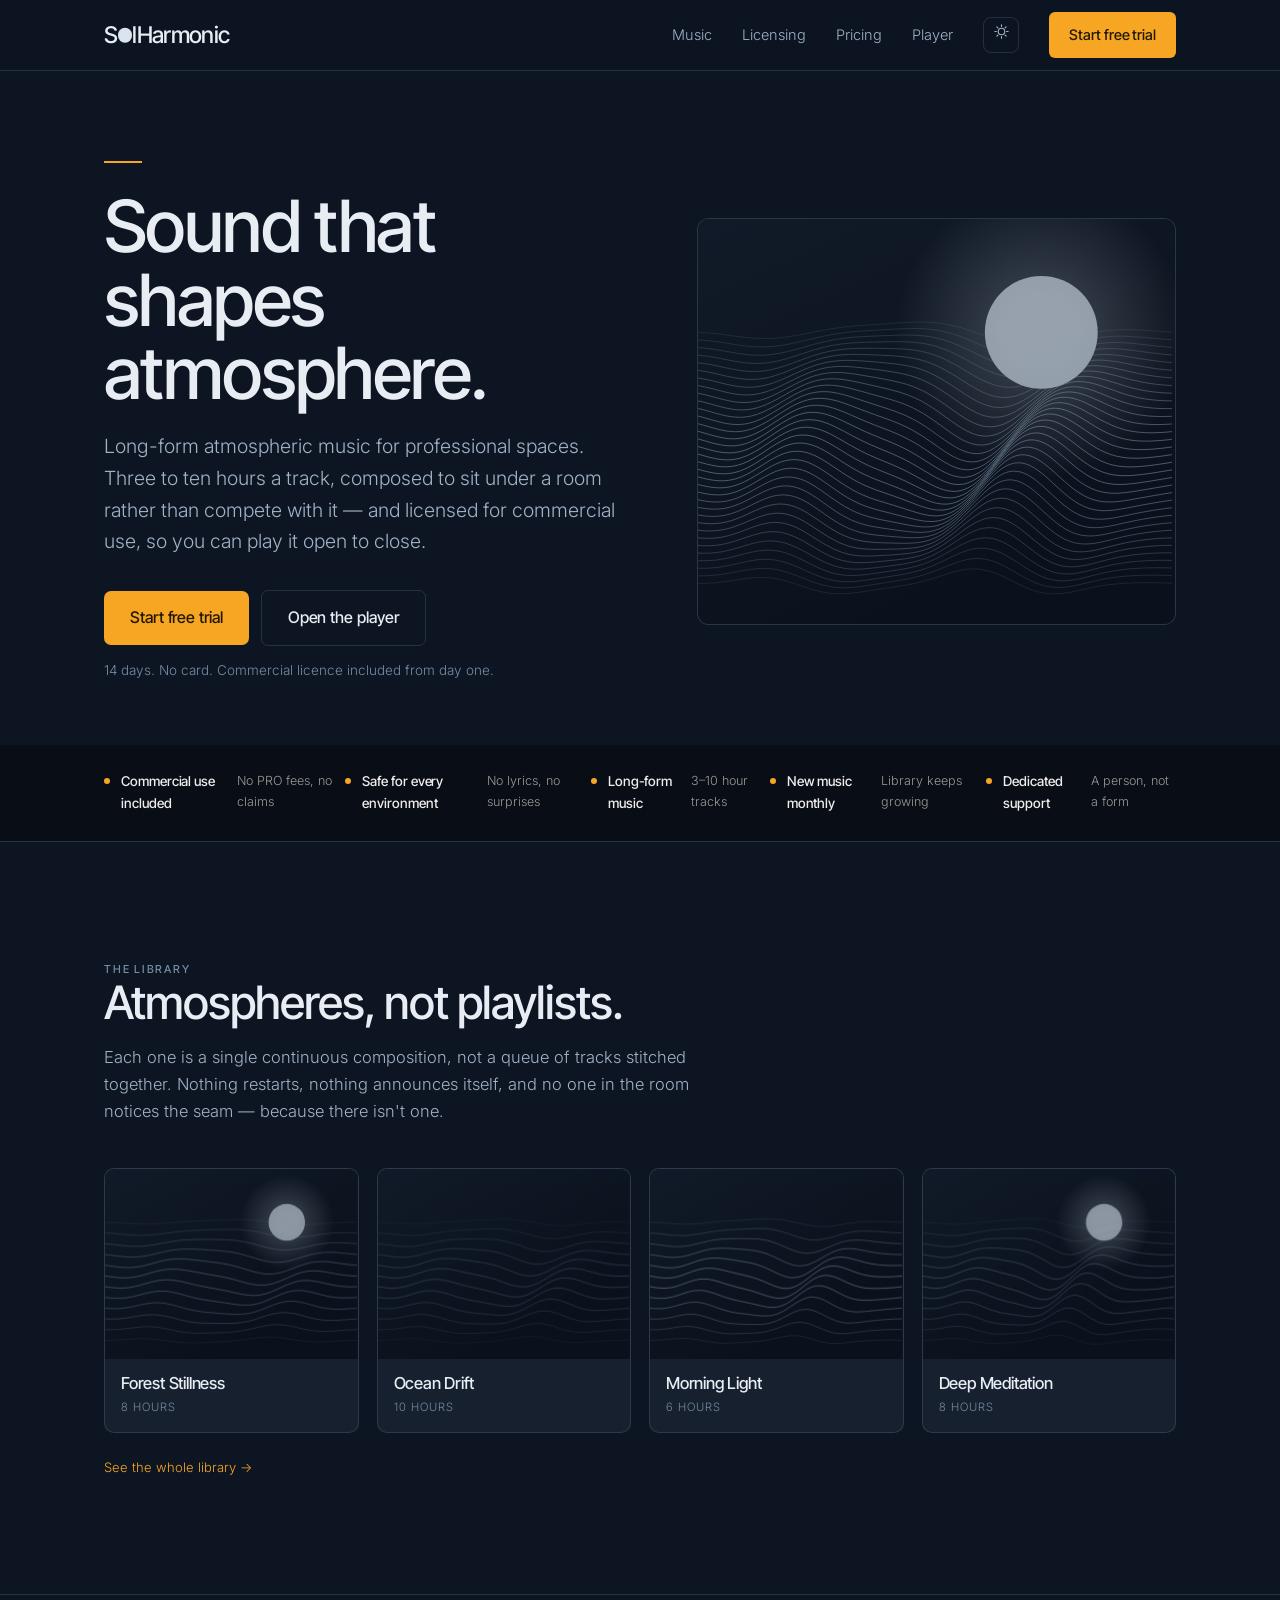
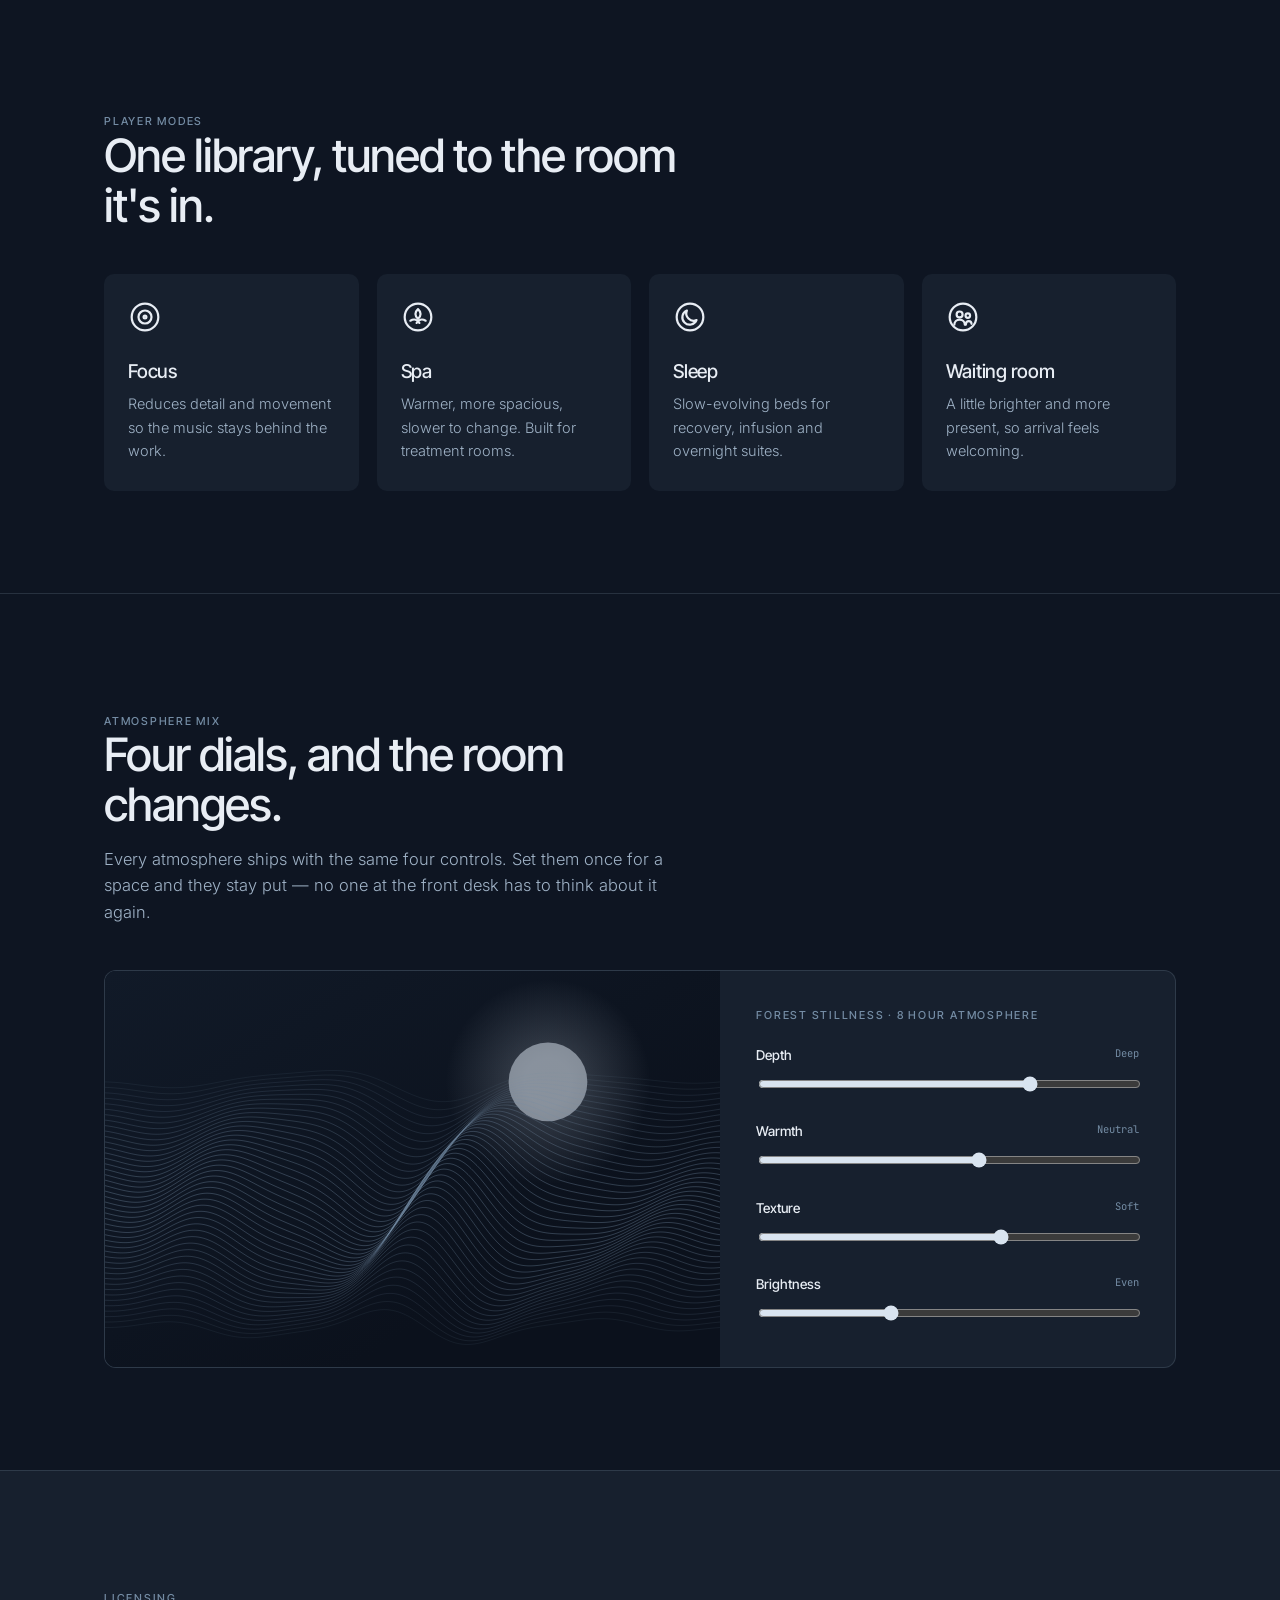
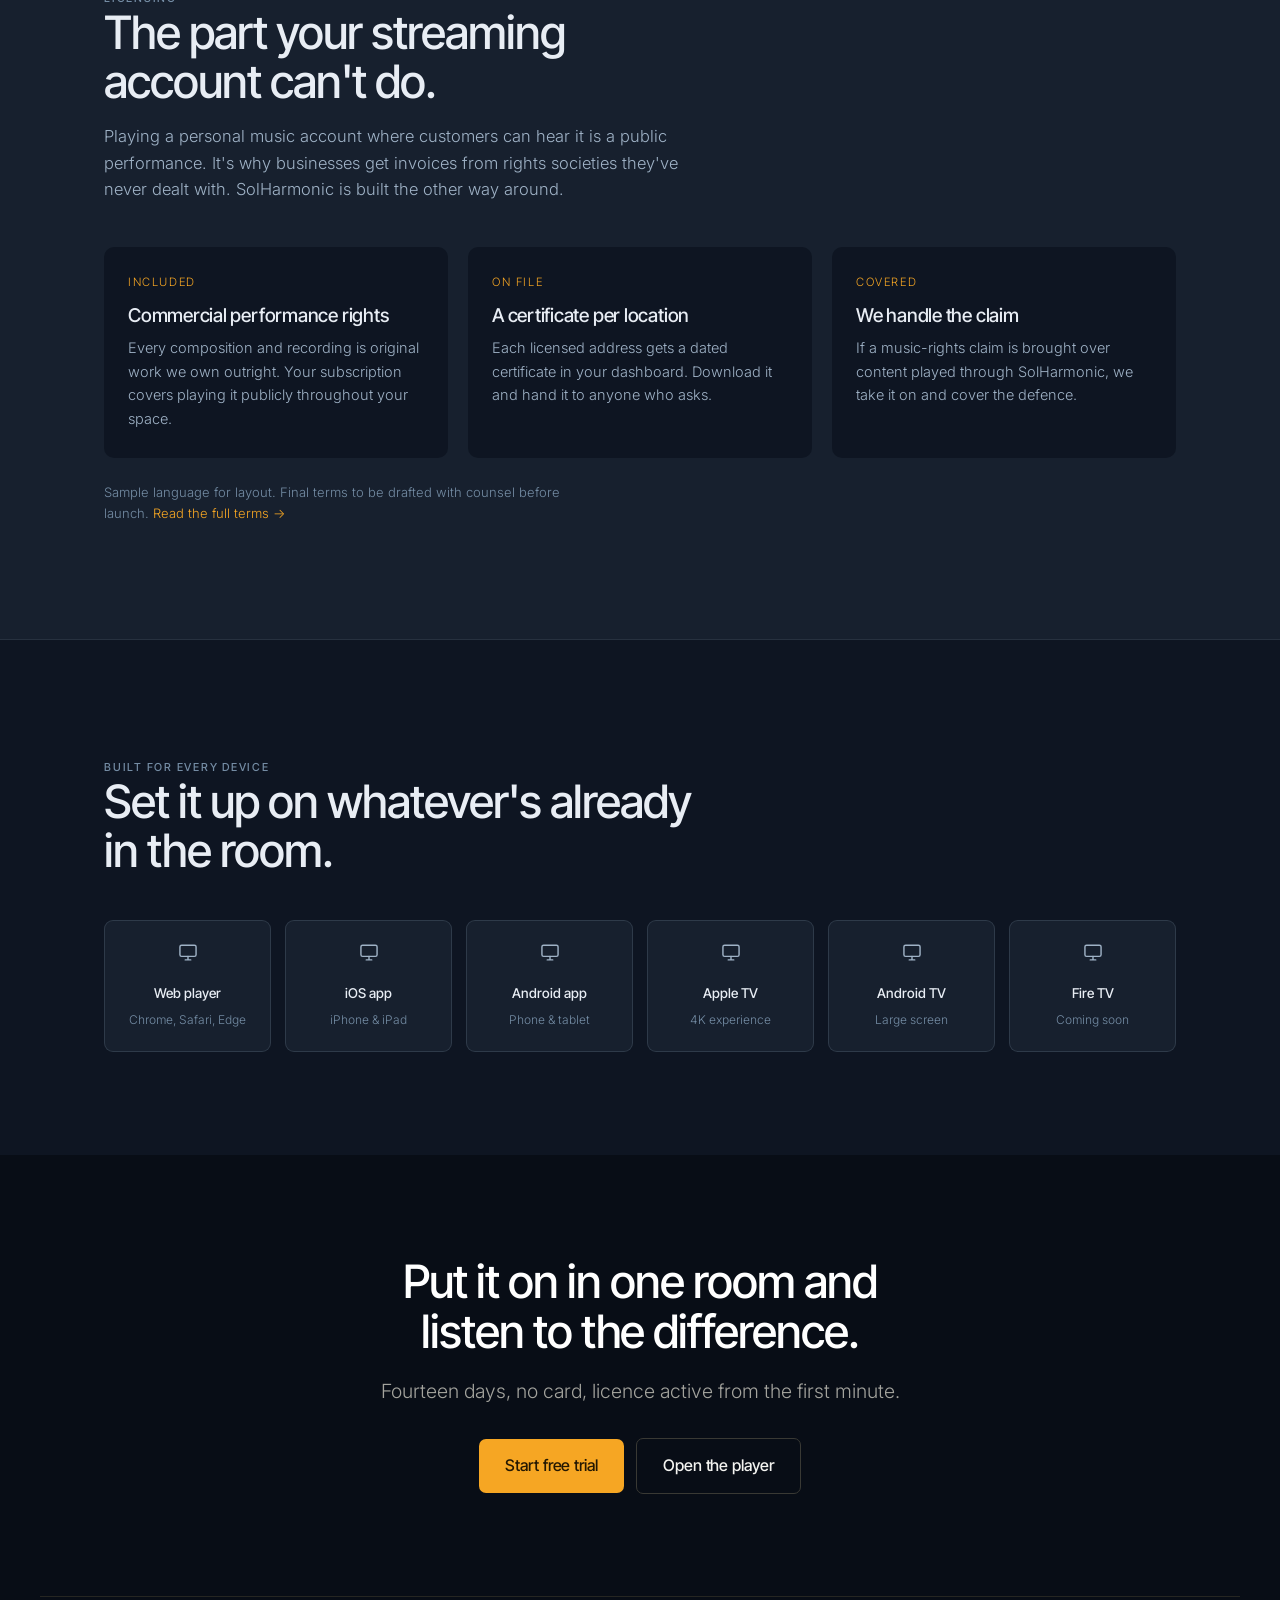
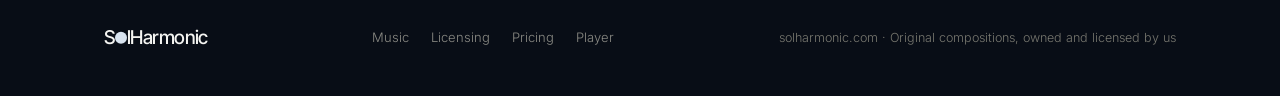
==== index.html @ 06e85d52 "Add files via upload" ====
<!DOCTYPE html>
<html lang="en">
<head>
<meta charset="utf-8">
<meta name="viewport" content="width=device-width, initial-scale=1">
<script>(function(){var t=null;try{t=localStorage.getItem("sh-theme")}catch(e){}var h=new Date().getHours();if(t==="lunar"||(!t&&(h>=19||h<6)))document.documentElement.classList.add("lunar")})()</script>
<link rel="icon" href="assets/img/favicon.svg" type="image/svg+xml">
<link rel="preconnect" href="https://fonts.googleapis.com">
<link rel="preconnect" href="https://fonts.gstatic.com" crossorigin>
<link href="https://fonts.googleapis.com/css2?family=Inter+Tight:wght@400;500;600&family=Inter:wght@300;400;500&family=JetBrains+Mono:wght@400&display=swap" rel="stylesheet">
<link rel="stylesheet" href="assets/css/tokens.css">
<link rel="stylesheet" href="assets/css/base.css">
<link rel="stylesheet" href="assets/css/components.css">
<link rel="stylesheet" href="assets/css/site.css">
<title>SolHarmonic — Sound that shapes atmosphere</title>
</head>
<body>

<nav class="nav">
  <div class="nav-in">
    <a class="wordmark" href="index.html">S<span class="o"></span>lHarmonic</a>
    <button class="nav-toggle" type="button" data-nav-toggle aria-controls="site-menu" aria-expanded="false" aria-label="Open menu"><span></span><span></span></button>
    <div class="nav-links" id="site-menu">
      <a href="atmospheres.html" data-page="atmospheres">Music</a>
      <a href="licensing.html" data-page="licensing">Licensing</a>
      <a href="pricing.html" data-page="pricing">Pricing</a>
      <a href="player.html" data-page="player">Player</a>
      <button class="theme-btn" data-theme-toggle aria-label="Switch theme"><span data-icon="moon"></span></button>
      <a href="pricing.html" class="btn btn-gold">Start free trial</a>
    </div>
  </div>
</nav>

<header class="hero">
  <div class="wrap hero-grid">
    <div>
      <div class="rule-gold"></div>
      <h1>Sound that shapes atmosphere.</h1>
      <p class="lede">Long-form atmospheric music for professional spaces. Three to ten hours a
      track, composed to sit under a room rather than compete with it &mdash; and licensed for
      commercial use, so you can play it open to close.</p>
      <div class="cta-row">
        <a href="pricing.html" class="btn btn-gold btn-lg">Start free trial</a>
        <a href="player.html" class="btn btn-line btn-lg">Open the player</a>
      </div>
      <p class="cta-note">14 days. No card. Commercial licence included from day one.</p>
    </div>
    <div class="art"><canvas id="hero-art"></canvas></div>
  </div>
</header>

<div class="trust"><div class="trust-in" id="trust"></div></div>

<section class="section-line">
  <div class="wrap">
    <div class="sec-head">
      <p class="label">The library</p>
      <h2>Atmospheres, not playlists.</h2>
      <p>Each one is a single continuous composition, not a queue of tracks stitched together.
      Nothing restarts, nothing announces itself, and no one in the room notices the seam &mdash;
      because there isn't one.</p>
    </div>
    <div class="grid-4" id="atmos-grid" data-limit="4"></div>
    <p class="note"><a href="atmospheres.html" style="color:var(--accent-text)">See the whole
    library &rarr;</a></p>
  </div>
</section>

<section class="section-line">
  <div class="wrap">
    <div class="sec-head">
      <p class="label">Player modes</p>
      <h2>One library, tuned to the room it's in.</h2>
    </div>
    <div class="grid-4" id="mode-cards"></div>
  </div>
</section>

<section class="section-line">
  <div class="wrap">
    <div class="sec-head">
      <p class="label">Atmosphere mix</p>
      <h2>Four dials, and the room changes.</h2>
      <p>Every atmosphere ships with the same four controls. Set them once for a space and they
      stay put &mdash; no one at the front desk has to think about it again.</p>
    </div>
    <div class="mix">
      <div class="mix-art"><canvas id="mix-art"></canvas></div>
      <div class="mix-panel">
        <div class="t">Forest Stillness &middot; 8 hour atmosphere</div>
        <div class="slider"><label for="depth">Depth <span id="depthV">Deep</span></label>
          <input id="depth" type="range" min="0" max="100" value="72"></div>
        <div class="slider"><label for="warmth">Warmth <span id="warmthV">Warm</span></label>
          <input id="warmth" type="range" min="0" max="100" value="58"></div>
        <div class="slider"><label for="texture">Texture <span id="textureV">Textured</span></label>
          <input id="texture" type="range" min="0" max="100" value="64"></div>
        <div class="slider"><label for="bright">Brightness <span id="brightV">Low</span></label>
          <input id="bright" type="range" min="0" max="100" value="34"></div>
      </div>
    </div>
  </div>
</section>

<section class="commercial section-line">
  <div class="wrap">
    <div class="sec-head">
      <p class="label">Licensing</p>
      <h2>The part your streaming account can't do.</h2>
      <p>Playing a personal music account where customers can hear it is a public performance.
      It's why businesses get invoices from rights societies they've never dealt with.
      SolHarmonic is built the other way around.</p>
    </div>
    <div class="grid-3">
      <div class="clause"><div class="n">Included</div><h3>Commercial performance rights</h3>
        <p>Every composition and recording is original work we own outright. Your subscription
        covers playing it publicly throughout your space.</p></div>
      <div class="clause"><div class="n">On file</div><h3>A certificate per location</h3>
        <p>Each licensed address gets a dated certificate in your dashboard. Download it and hand
        it to anyone who asks.</p></div>
      <div class="clause"><div class="n">Covered</div><h3>We handle the claim</h3>
        <p>If a music-rights claim is brought over content played through SolHarmonic, we take it
        on and cover the defence.</p></div>
    </div>
    <p class="note">Sample language for layout. Final terms to be drafted with counsel before
    launch. <a href="licensing.html" style="color:var(--accent-text)">Read the full terms &rarr;</a></p>
  </div>
</section>

<section class="section-line">
  <div class="wrap">
    <div class="sec-head">
      <p class="label">Built for every device</p>
      <h2>Set it up on whatever's already in the room.</h2>
    </div>
    <div class="devices" id="devices"></div>
  </div>
</section>

<section class="closing">
  <div class="wrap">
    <h2>Put it on in one room and listen to the difference.</h2>
    <p class="lede">Fourteen days, no card, licence active from the first minute.</p>
    <div class="cta-row">
      <a href="pricing.html" class="btn btn-gold btn-lg">Start free trial</a>
      <a href="player.html" class="btn btn-line btn-lg">Open the player</a>
    </div>
  </div>
</section>

<footer class="site-foot">
  <div class="wrap foot-in">
    <a class="wordmark" href="index.html">S<span class="o"></span>lHarmonic</a>
    <div class="foot-links">
      <a href="atmospheres.html">Music</a>
      <a href="licensing.html">Licensing</a>
      <a href="pricing.html">Pricing</a>
      <a href="player.html">Player</a>
    </div>
    <p>solharmonic.com · Original compositions, owned and licensed by us</p>
  </div>
</footer>

<script src="assets/js/icons.js"></script>
<script src="assets/js/artwork.js"></script>
<script src="assets/js/data.js"></script>
<script src="assets/js/theme.js"></script>
<script src="assets/js/site.js"></script>
</body>
</html>
---- assets/css/tokens.css ----
/* ============================================================
   SolHarmonic — design tokens
   Brand Book 1.0 (solar) + Lunar theme extension
   ============================================================ */
:root{
  /* --- solar palette --- */
  --gold:#F6A623;          /* fill only on light grounds — never small text */
  --amber-text:#8F5A00;    /* text-safe gold: 5.6:1 on Cloud */
  --midnight:#111111;
  --cloud:#FAFAF8;
  --stone:#ECE9E2;
  --forest:#5D6B5B;        /* artwork only */
  --ocean:#6D8FA8;         /* artwork, and the hinge into the lunar palette */

  /* --- lunar palette --- */
  --nocturne:#0E1522;
  --slate-night:#17202E;
  --deep-ocean:#2E4A63;
  --lunar-silver:#A8BDD4;
  --moon:#D9E4F0;
  --moonlight:#E8EDF4;

  /* --- semantic (solar is default) --- */
  --bg:var(--cloud);
  --panel:#FFFFFF;
  --sunk:#F2F0EA;
  --ink:var(--midnight);
  --ink-2:#5A5A56;
  --ink-3:#6E6E68;         /* 5.0:1 on Cloud */
  --line:#E3E0D8;
  --line-2:#EDEAE2;
  --accent-text:var(--amber-text);

  /* --- type --- */
  --tight:"Inter Tight","Inter",system-ui,-apple-system,"Segoe UI",Roboto,sans-serif;
  --sans:"Inter",system-ui,-apple-system,"Segoe UI",Roboto,sans-serif;
  --mono:"JetBrains Mono",ui-monospace,SFMono-Regular,Menlo,monospace;

  /* --- structure --- */
  --maxw:1200px;
  --gutter:clamp(20px,5vw,64px);
  --sec-y:clamp(56px,8vw,104px);
  --r-btn:6px;
  --r-card:10px;
  --r-panel:12px;
  --shadow-hover:0 18px 40px -30px rgba(17,17,17,.4);
}

/* --- lunar override: class="lunar" on <html> --- */
:root.lunar{
  --bg:var(--nocturne);
  --panel:var(--slate-night);
  --sunk:#121B29;
  --ink:var(--moonlight);
  --ink-2:#9FB2C6;
  --ink-3:#748CA4;
  --line:rgba(168,189,212,.16);
  --line-2:rgba(168,189,212,.10);
  --accent-text:var(--gold);   /* ~9:1 on Nocturne — safe as text at night */
}
---- assets/css/base.css ----
/* ============================================================
   SolHarmonic — base
   ============================================================ */
*{box-sizing:border-box}
html{scroll-behavior:smooth}
body{
  margin:0;background:var(--bg);color:var(--ink);
  font-family:var(--sans);font-weight:300;font-size:16.5px;line-height:1.62;
  -webkit-font-smoothing:antialiased;
  transition:background .6s ease,color .6s ease;
}
img{max-width:100%;display:block}
a{color:inherit;text-decoration:none}
button{font:inherit;color:inherit;background:none;border:0;cursor:pointer}
:focus-visible{outline:2px solid var(--gold);outline-offset:3px;border-radius:4px}

h1,h2,h3,h4{font-family:var(--tight);font-weight:500;letter-spacing:-.022em;margin:0}
h1{font-size:clamp(38px,6.2vw,72px);line-height:1.02}
h2{font-size:clamp(28px,4vw,46px);line-height:1.08}
h3{font-size:19px;line-height:1.28;letter-spacing:-.012em}
h4{font-size:15.5px;letter-spacing:-.008em}
p{color:var(--ink-2);max-width:66ch}

.wrap{max-width:var(--maxw);margin:0 auto;padding:0 var(--gutter)}
section{padding:var(--sec-y) 0}
.section-line{border-top:1px solid var(--line)}

.label{font-family:var(--tight);font-size:11px;font-weight:500;letter-spacing:.16em;
  text-transform:uppercase;color:var(--ink-3);margin:0 0 20px}
.mono{font-family:var(--mono)}
.lede{font-size:clamp(16.5px,1.7vw,19.5px);max-width:52ch}
.rule-gold{width:38px;height:2.5px;background:var(--gold);margin:0 0 26px}
.sec-head{max-width:60ch;margin-bottom:clamp(28px,4vw,44px)}
.sec-head p{margin:16px 0 0}
.center{text-align:center}
.visually-hidden{position:absolute;width:1px;height:1px;overflow:hidden;clip:rect(0 0 0 0)}

@media (prefers-reduced-motion:reduce){
  html{scroll-behavior:auto}
  *{transition-duration:.01ms !important;animation-duration:.01ms !important;
    animation-iteration-count:1 !important}
}
---- assets/css/components.css ----
/* ============================================================
   SolHarmonic — shared components
   ============================================================ */

/* ---------- wordmark ---------- */
.wordmark{
  font-family:var(--tight);font-weight:500;letter-spacing:-.03em;
  display:inline-flex;align-items:baseline;line-height:1;white-space:nowrap;color:var(--ink);
}
.wordmark .o{
  display:inline-block;background:var(--gold);border-radius:50%;
  width:.63em;height:.63em;margin:0 .015em;transform:translateY(-.008em);
}
html.lunar .wordmark .o{background:var(--moon)}

/* ---------- buttons ---------- */
.btn{
  font-family:var(--tight);font-weight:500;font-size:14.5px;letter-spacing:-.005em;
  padding:11px 20px;border-radius:var(--r-btn);display:inline-block;
  transition:background .2s,color .2s,border-color .2s;
}
.btn-gold{background:var(--gold);color:#241802}
.btn-gold:hover{background:#FFB43C}
.btn-line{border:1px solid var(--line);color:var(--ink)}
.btn-line:hover{border-color:var(--ink)}
.btn-dark{background:var(--midnight);color:#F4F4F1}
html.lunar .btn-dark{background:var(--moon);color:#0E1522}
.btn-lg{padding:14px 26px;font-size:16px;border-radius:7px}

/* ---------- square icon buttons (the icon-sheet cell, made interactive) ---------- */
.sq{
  width:52px;height:52px;border:1px solid var(--line);border-radius:var(--r-card);
  background:var(--panel);display:inline-flex;align-items:center;justify-content:center;
  transition:border-color .22s ease,background .22s ease,transform .18s ease;
}
.sq svg{width:22px;height:22px}
.sq:hover{border-color:var(--ink);transform:translateY(-1px)}
.sq[aria-pressed="true"]{background:var(--sunk);border-color:var(--ink)}
.sq.primary{width:66px;height:66px;background:var(--gold);border-color:var(--gold);color:#241802}
.sq.primary svg{width:26px;height:26px}
.sq.primary:hover{background:#FFB43C;border-color:#FFB43C}
.sq.sm{width:42px;height:42px;border-radius:8px}
.sq.sm svg{width:18px;height:18px}

/* ---------- site nav ---------- */
.nav{position:sticky;top:0;z-index:40;background:color-mix(in srgb,var(--bg) 88%,transparent);
  backdrop-filter:blur(12px);border-bottom:1px solid var(--line)}
.nav-in{display:flex;align-items:center;justify-content:space-between;gap:24px;height:70px;
  max-width:var(--maxw);margin:0 auto;padding:0 var(--gutter)}
.nav .wordmark{font-size:23px}
.nav-links{display:flex;align-items:center;gap:30px;font-size:14.5px;color:var(--ink-2)}
.nav-links a:hover{color:var(--ink)}
.nav-links a[aria-current="page"]{color:var(--ink)}
.nav-toggle{display:none;width:42px;height:42px;border:1px solid var(--line);border-radius:8px;
  align-items:center;justify-content:center;flex-direction:column;gap:5px}
.nav-toggle span{display:block;width:18px;height:1.5px;background:currentColor;border-radius:2px;
  transition:transform .2s ease,opacity .2s ease}
.nav-toggle[aria-expanded="true"] span:first-child{transform:translateY(3.25px) rotate(45deg)}
.nav-toggle[aria-expanded="true"] span:last-child{transform:translateY(-3.25px) rotate(-45deg)}
.theme-btn{width:36px;height:36px;border:1px solid var(--line);border-radius:8px;
  display:inline-flex;align-items:center;justify-content:center;transition:border-color .2s}
.theme-btn svg{width:17px;height:17px}
.theme-btn:hover{border-color:var(--ink)}

/* ---------- trust bar ---------- */
.trust{background:var(--midnight);color:#EDEDEA}
html.lunar .trust{background:#080D16}
.trust-in{display:grid;grid-template-columns:repeat(5,1fr);gap:22px;
  padding:26px var(--gutter);max-width:var(--maxw);margin:0 auto}
.trust div{display:flex;gap:11px;align-items:flex-start}
.trust .dot{width:6px;height:6px;border-radius:50%;background:var(--gold);flex:none;margin-top:7px}
.trust b{font-family:var(--tight);font-weight:500;font-size:13.5px;display:block;letter-spacing:-.005em}
.trust span{font-size:12.5px;color:#9A9A94;display:block}

/* ---------- cards ---------- */
.card{border-radius:var(--r-card);overflow:hidden;background:var(--panel);
  border:1px solid var(--line);transition:transform .28s ease,box-shadow .28s ease}
.card:hover{transform:translateY(-3px);box-shadow:var(--shadow-hover)}
.card .thumb{aspect-ratio:4/3;position:relative;background:var(--sunk)}
.card .thumb canvas{width:100%;height:100%;display:block}
.card .meta{padding:14px 16px 16px}
.card h3{font-size:16.5px}
.card .dur{font-family:var(--tight);font-size:11.5px;letter-spacing:.09em;text-transform:uppercase;
  color:var(--ink-3);margin-top:4px}

/* ---------- mode tiles ---------- */
.mode-tile{aspect-ratio:1;border:1px solid var(--line);border-radius:var(--r-card);
  display:flex;flex-direction:column;align-items:center;justify-content:center;gap:7px;
  background:var(--panel);transition:border-color .22s,background .22s}
.mode-tile svg{width:21px;height:21px}
.mode-tile span{font-family:var(--tight);font-size:11px;font-weight:500;letter-spacing:.02em;
  color:var(--ink-3)}
.mode-tile:hover{border-color:var(--ink)}
.mode-tile[aria-pressed="true"]{background:var(--sunk);border-color:var(--ink)}
.mode-tile[aria-pressed="true"] span{color:var(--ink)}

/* ---------- sliders ---------- */
input[type=range]{width:100%;accent-color:var(--gold);height:20px}
html.lunar input[type=range]{accent-color:var(--moon)}
.slider label{display:flex;justify-content:space-between;gap:10px;
  font-family:var(--tight);font-weight:500;font-size:13.5px;margin-bottom:5px}
.slider label span{font-family:var(--mono);font-size:10.5px;color:var(--ink-3);font-weight:400}

/* ---------- footer ---------- */
.site-foot{background:var(--midnight);color:#8A8A84;padding:0 0 48px}
html.lunar .site-foot{background:#080D16}
.foot-in{border-top:1px solid #262622;padding-top:30px;display:flex;flex-wrap:wrap;
  gap:18px 40px;justify-content:space-between;align-items:center}
.site-foot .wordmark{font-size:19px;color:#F4F4F1}
.site-foot p{font-size:12.5px;color:#77776F;margin:0}
.foot-links{display:flex;gap:22px;font-size:13px;color:#8A8A84}
.foot-links a:hover{color:#F4F4F1}

@media(max-width:980px){
  .trust-in{grid-template-columns:repeat(2,1fr)}
  .nav-in{position:relative}
  .nav-toggle{display:inline-flex}
  .nav-links{position:absolute;top:calc(100% + 1px);left:var(--gutter);right:var(--gutter);
    display:none;align-items:stretch;gap:0;padding:12px;background:var(--panel);
    border:1px solid var(--line);border-radius:0 0 var(--r-panel) var(--r-panel);
    box-shadow:0 22px 42px -28px rgba(0,0,0,.45)}
  .nav-links.is-open{display:flex}
  .nav-links>a:not(.btn){padding:12px 10px;font-family:var(--tight);font-size:17px;color:var(--ink)}
  .nav-links>a[aria-current="page"]{background:var(--sunk);border-radius:7px}
  .nav-links .theme-btn{position:absolute;right:12px;bottom:12px}
  .nav-links .btn{margin-top:10px;margin-right:48px;text-align:center}
}
@media(max-width:560px){
  .nav-in{height:62px}
  .nav .wordmark{font-size:21px}
  .nav-links{left:0;right:0;border-left:0;border-right:0;border-radius:0;padding:12px var(--gutter) 16px}
}
---- assets/css/site.css ----
/* ============================================================
   SolHarmonic — marketing pages
   ============================================================ */
.hero{padding:clamp(48px,7vw,96px) 0 clamp(40px,5vw,64px)}
.hero-grid{display:grid;grid-template-columns:1.05fr .95fr;gap:clamp(28px,5vw,64px);align-items:center}
.hero p.lede{margin:22px 0 32px}
.cta-row{display:flex;flex-wrap:wrap;gap:12px;align-items:center}
.cta-note{font-size:13.5px;color:var(--ink-3);margin:14px 0 0}
.art{position:relative;border-radius:var(--r-panel);overflow:hidden;background:var(--sunk);
  aspect-ratio:4/3.4;border:1px solid var(--line)}
.art canvas{width:100%;height:100%;display:block}

.grid-4{display:grid;grid-template-columns:repeat(4,1fr);gap:18px}
.grid-3{display:grid;grid-template-columns:repeat(3,1fr);gap:20px}

.mode-card{background:var(--stone);border-radius:var(--r-card);padding:26px 24px 28px}
html.lunar .mode-card{background:var(--panel)}
.mode-card svg{width:34px;height:34px;margin-bottom:18px;color:var(--ink)}
.mode-card p{font-size:14.5px;margin:8px 0 0}

.mix{background:var(--panel);border:1px solid var(--line);border-radius:var(--r-panel);
  overflow:hidden;display:grid;grid-template-columns:1.15fr .85fr}
.mix-art{position:relative;background:var(--sunk);min-height:340px}
.mix-art canvas{position:absolute;inset:0;width:100%;height:100%}
.mix-panel{padding:clamp(24px,3vw,36px);display:flex;flex-direction:column;gap:20px;justify-content:center}
.mix-panel .t{font-family:var(--tight);font-size:11px;font-weight:500;letter-spacing:.16em;
  text-transform:uppercase;color:var(--ink-3)}

.commercial{background:var(--stone)}
html.lunar .commercial{background:var(--panel)}
.clause{background:var(--bg);border-radius:var(--r-card);padding:26px 24px 28px}
.clause .n{font-family:var(--tight);font-size:11.5px;letter-spacing:.14em;text-transform:uppercase;
  color:var(--accent-text);margin-bottom:12px}
.clause p{font-size:14.5px;margin:8px 0 0}

.devices{display:grid;grid-template-columns:repeat(6,1fr);gap:14px;margin-top:34px}
.device{border:1px solid var(--line);border-radius:9px;padding:20px 16px;background:var(--panel);
  text-align:center}
.device b{font-family:var(--tight);font-weight:500;font-size:13.5px;display:block}
.device span{font-size:12px;color:var(--ink-3)}
.device svg{width:22px;height:22px;margin:0 auto 12px;color:var(--ink-2)}

.tiers{display:grid;grid-template-columns:repeat(3,1fr);gap:20px;margin-top:36px}
.tier{border:1px solid var(--line);border-radius:11px;padding:30px 26px 32px;background:var(--panel);
  display:flex;flex-direction:column}
.tier.pick{border-color:var(--ink);box-shadow:0 22px 50px -38px rgba(17,17,17,.55)}
.tier .k{font-family:var(--tight);font-size:11.5px;letter-spacing:.14em;text-transform:uppercase;
  color:var(--ink-3)}
.tier .price{font-family:var(--tight);font-weight:500;font-size:44px;letter-spacing:-.03em;
  line-height:1;margin:14px 0 2px}
.tier .price sup{font-size:19px;vertical-align:super;margin-right:2px}
.tier .per{font-size:12.5px;color:var(--ink-3)}
.tier ul{list-style:none;padding:0;margin:22px 0 26px}
.tier li{font-size:14.5px;color:var(--ink-2);padding:7px 0;border-top:1px solid var(--line)}
.tier .btn{margin-top:auto;text-align:center}

.closing{background:var(--midnight);color:#F4F4F1;text-align:center}
html.lunar .closing{background:#080D16}
.closing h2{color:#fff;max-width:20ch;margin:0 auto}
.closing p{color:#A3A39D;margin:20px auto 30px}
.closing .cta-row{justify-content:center}
.closing .btn-line{border-color:#393934;color:#F4F4F1}
.closing .btn-line:hover{border-color:#F4F4F1}

.note{font-size:13px;color:var(--ink-3);margin-top:24px;max-width:60ch}

@media(max-width:980px){
  .hero-grid{grid-template-columns:1fr}
  .grid-4{grid-template-columns:repeat(2,1fr)}
  .grid-3,.tiers{grid-template-columns:1fr}
  .mix{grid-template-columns:1fr}
  .devices{grid-template-columns:repeat(3,1fr)}
}
@media(max-width:560px){
  .devices{grid-template-columns:repeat(2,1fr)}
}
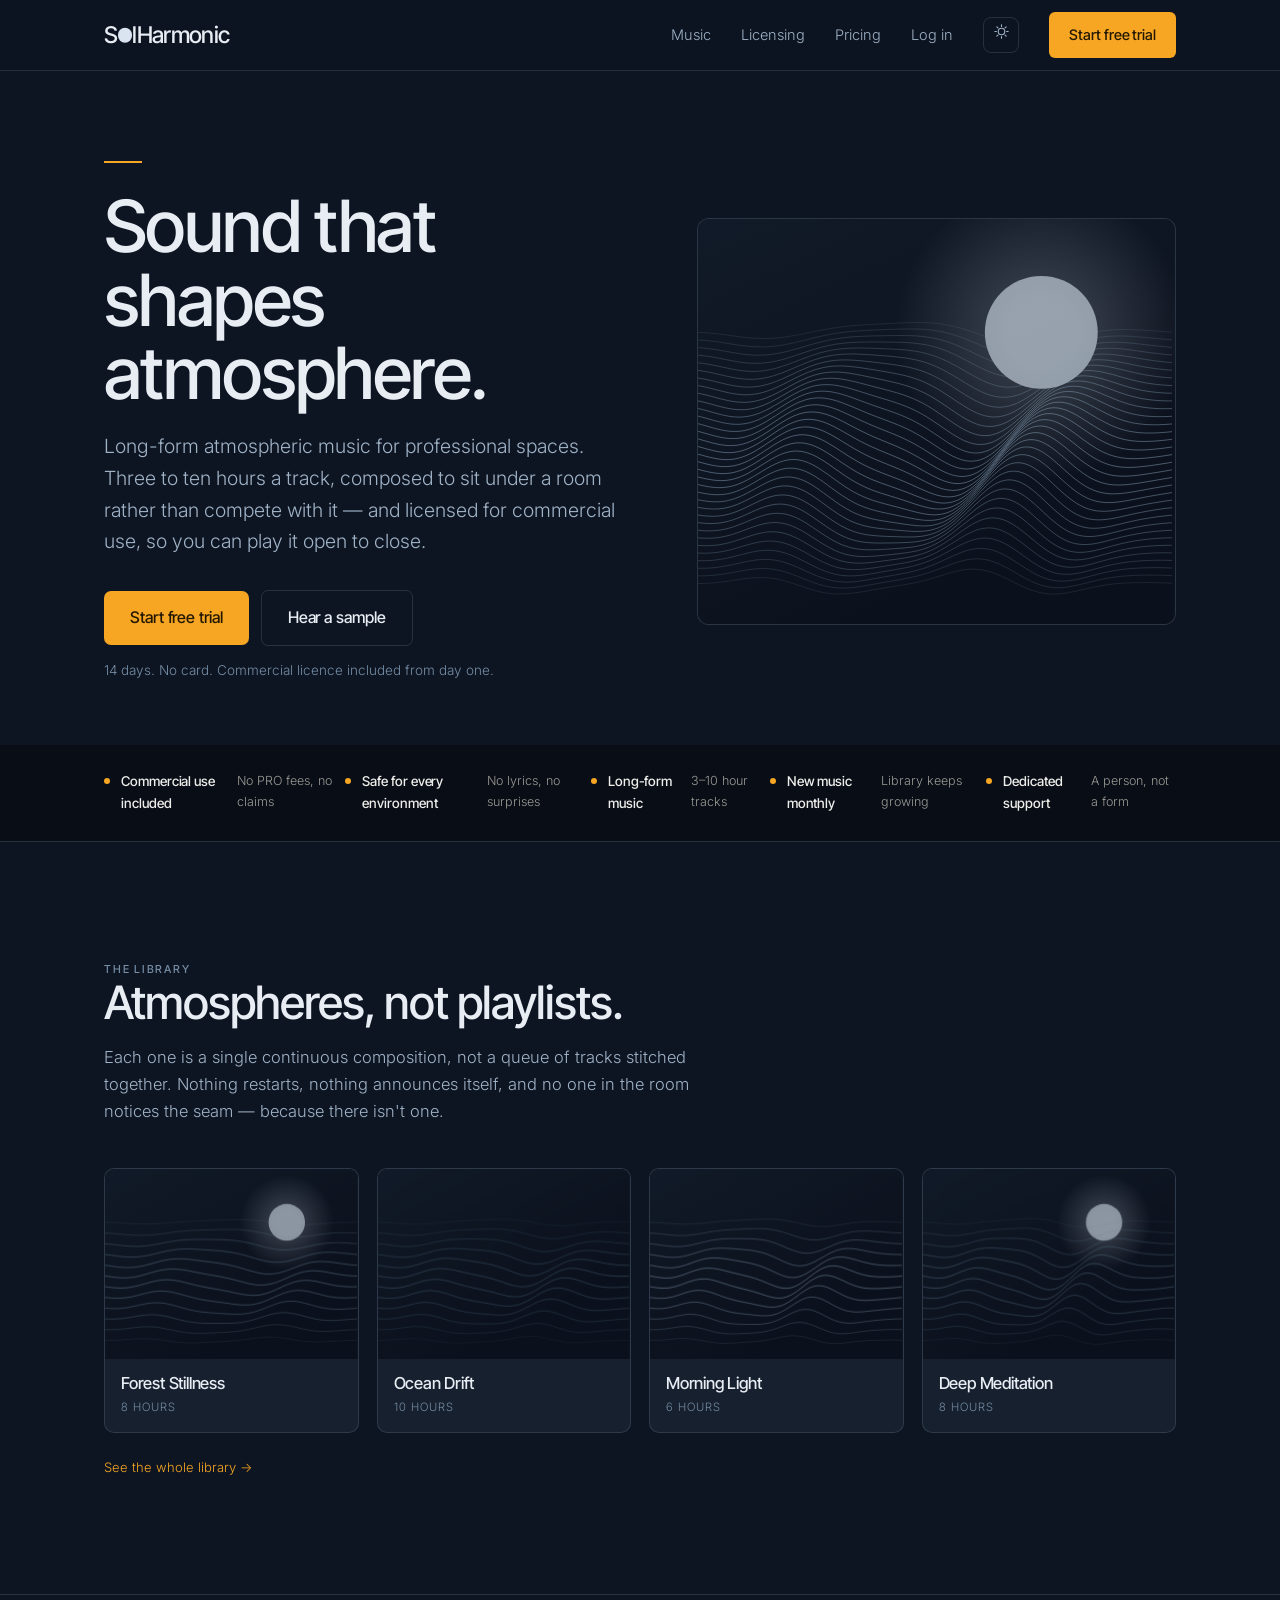
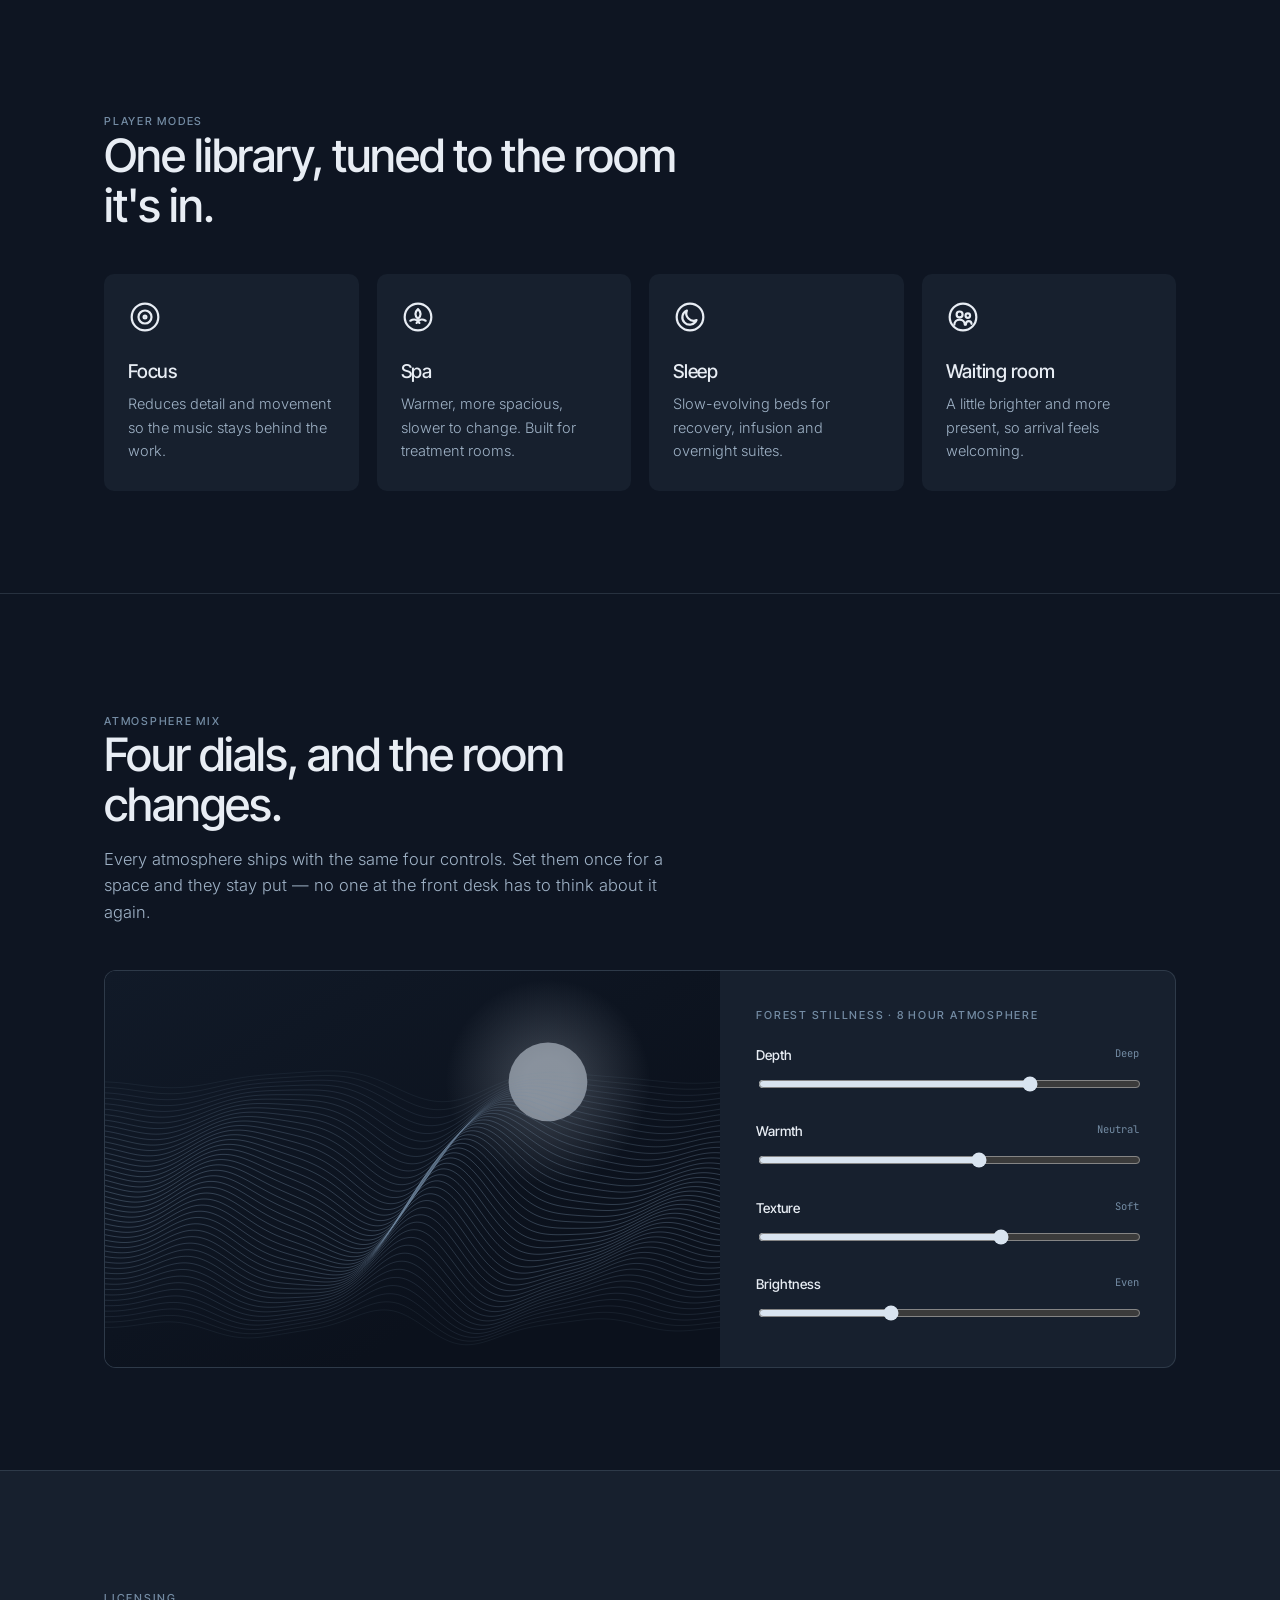
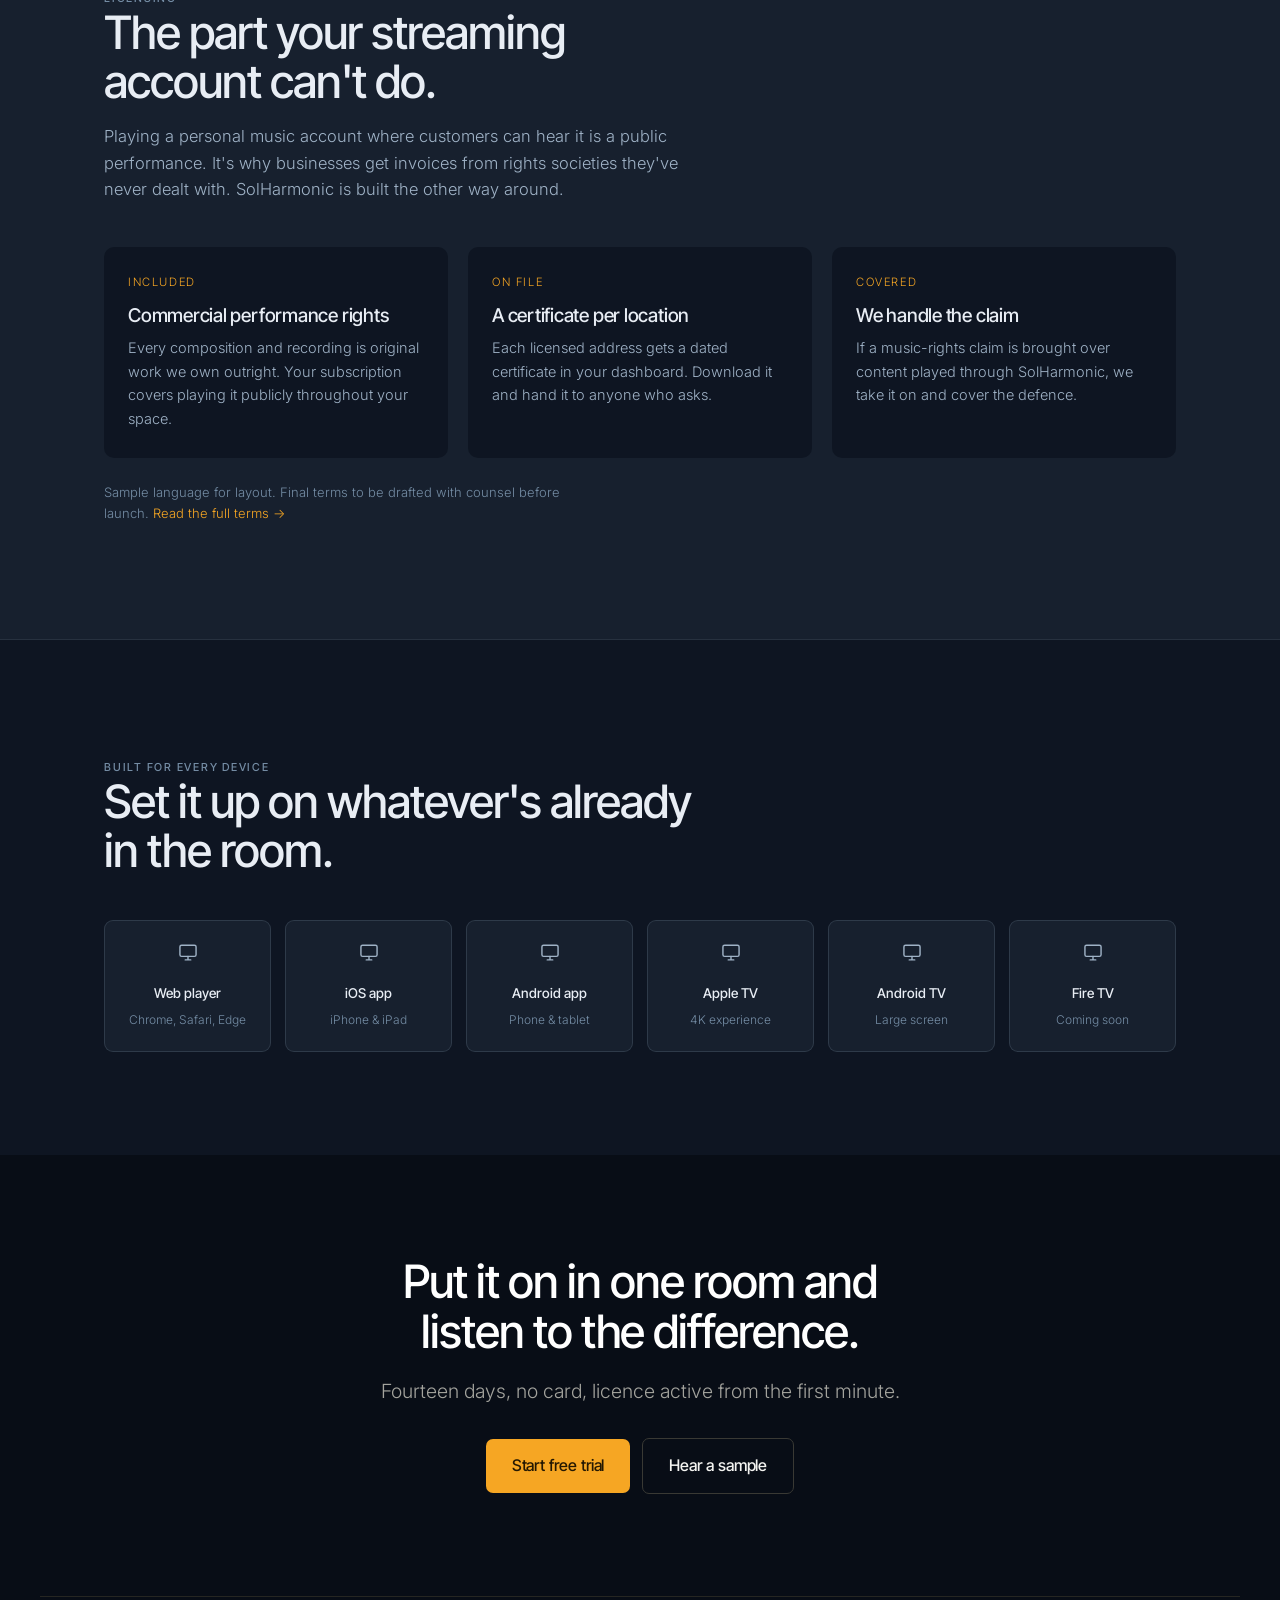
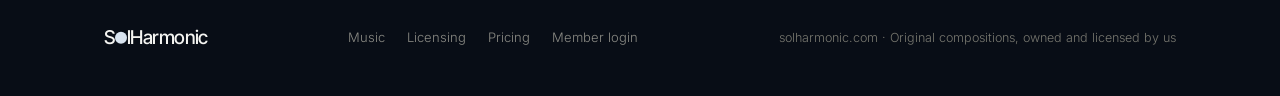
==== commit 8f2dadf3: "Add files via upload" ====
--- a/index.html
+++ b/index.html
@@ -3,7 +3,6 @@
 <head>
 <meta charset="utf-8">
 <meta name="viewport" content="width=device-width, initial-scale=1">
-<script>(function(){var t=null;try{t=localStorage.getItem("sh-theme")}catch(e){}var h=new Date().getHours();if(t==="lunar"||(!t&&(h>=19||h<6)))document.documentElement.classList.add("lunar")})()</script>
 <link rel="icon" href="assets/img/favicon.svg" type="image/svg+xml">
 <link rel="preconnect" href="https://fonts.googleapis.com">
 <link rel="preconnect" href="https://fonts.gstatic.com" crossorigin>
@@ -19,14 +18,13 @@
 <nav class="nav">
   <div class="nav-in">
     <a class="wordmark" href="index.html">S<span class="o"></span>lHarmonic</a>
-    <button class="nav-toggle" type="button" data-nav-toggle aria-controls="site-menu" aria-expanded="false" aria-label="Open menu"><span></span><span></span></button>
-    <div class="nav-links" id="site-menu">
+    <div class="nav-links">
       <a href="atmospheres.html" data-page="atmospheres">Music</a>
       <a href="licensing.html" data-page="licensing">Licensing</a>
       <a href="pricing.html" data-page="pricing">Pricing</a>
-      <a href="player.html" data-page="player">Player</a>
+      <a href="login.html">Log in</a>
       <button class="theme-btn" data-theme-toggle aria-label="Switch theme"><span data-icon="moon"></span></button>
-      <a href="pricing.html" class="btn btn-gold">Start free trial</a>
+      <a href="signup.html" class="btn btn-gold">Start free trial</a>
     </div>
   </div>
 </nav>
@@ -40,8 +38,8 @@
       track, composed to sit under a room rather than compete with it &mdash; and licensed for
       commercial use, so you can play it open to close.</p>
       <div class="cta-row">
-        <a href="pricing.html" class="btn btn-gold btn-lg">Start free trial</a>
-        <a href="player.html" class="btn btn-line btn-lg">Open the player</a>
+        <a href="signup.html" class="btn btn-gold btn-lg">Start free trial</a>
+        <a href="preview.html" class="btn btn-line btn-lg">Hear a sample</a>
       </div>
       <p class="cta-note">14 days. No card. Commercial licence included from day one.</p>
     </div>
@@ -141,8 +139,8 @@
     <h2>Put it on in one room and listen to the difference.</h2>
     <p class="lede">Fourteen days, no card, licence active from the first minute.</p>
     <div class="cta-row">
-      <a href="pricing.html" class="btn btn-gold btn-lg">Start free trial</a>
-      <a href="player.html" class="btn btn-line btn-lg">Open the player</a>
+      <a href="signup.html" class="btn btn-gold btn-lg">Start free trial</a>
+      <a href="preview.html" class="btn btn-line btn-lg">Hear a sample</a>
     </div>
   </div>
 </section>
@@ -154,7 +152,7 @@
       <a href="atmospheres.html">Music</a>
       <a href="licensing.html">Licensing</a>
       <a href="pricing.html">Pricing</a>
-      <a href="player.html">Player</a>
+      <a href="login.html">Member login</a>
     </div>
     <p>solharmonic.com · Original compositions, owned and licensed by us</p>
   </div>
--- a/assets/css/tokens.css
+++ b/assets/css/tokens.css
@@ -46,8 +46,8 @@
   --shadow-hover:0 18px 40px -30px rgba(17,17,17,.4);
 }
 
-/* --- lunar override: class="lunar" on <html> --- */
-:root.lunar{
+/* --- lunar override: class="lunar" on <body> --- */
+body.lunar{
   --bg:var(--nocturne);
   --panel:var(--slate-night);
   --sunk:#121B29;
--- a/assets/css/components.css
+++ b/assets/css/components.css
@@ -11,7 +11,7 @@
   display:inline-block;background:var(--gold);border-radius:50%;
   width:.63em;height:.63em;margin:0 .015em;transform:translateY(-.008em);
 }
-html.lunar .wordmark .o{background:var(--moon)}
+body.lunar .wordmark .o{background:var(--moon)}
 
 /* ---------- buttons ---------- */
 .btn{
@@ -24,7 +24,7 @@
 .btn-line{border:1px solid var(--line);color:var(--ink)}
 .btn-line:hover{border-color:var(--ink)}
 .btn-dark{background:var(--midnight);color:#F4F4F1}
-html.lunar .btn-dark{background:var(--moon);color:#0E1522}
+body.lunar .btn-dark{background:var(--moon);color:#0E1522}
 .btn-lg{padding:14px 26px;font-size:16px;border-radius:7px}
 
 /* ---------- square icon buttons (the icon-sheet cell, made interactive) ---------- */
@@ -51,12 +51,6 @@
 .nav-links{display:flex;align-items:center;gap:30px;font-size:14.5px;color:var(--ink-2)}
 .nav-links a:hover{color:var(--ink)}
 .nav-links a[aria-current="page"]{color:var(--ink)}
-.nav-toggle{display:none;width:42px;height:42px;border:1px solid var(--line);border-radius:8px;
-  align-items:center;justify-content:center;flex-direction:column;gap:5px}
-.nav-toggle span{display:block;width:18px;height:1.5px;background:currentColor;border-radius:2px;
-  transition:transform .2s ease,opacity .2s ease}
-.nav-toggle[aria-expanded="true"] span:first-child{transform:translateY(3.25px) rotate(45deg)}
-.nav-toggle[aria-expanded="true"] span:last-child{transform:translateY(-3.25px) rotate(-45deg)}
 .theme-btn{width:36px;height:36px;border:1px solid var(--line);border-radius:8px;
   display:inline-flex;align-items:center;justify-content:center;transition:border-color .2s}
 .theme-btn svg{width:17px;height:17px}
@@ -64,7 +58,7 @@
 
 /* ---------- trust bar ---------- */
 .trust{background:var(--midnight);color:#EDEDEA}
-html.lunar .trust{background:#080D16}
+body.lunar .trust{background:#080D16}
 .trust-in{display:grid;grid-template-columns:repeat(5,1fr);gap:22px;
   padding:26px var(--gutter);max-width:var(--maxw);margin:0 auto}
 .trust div{display:flex;gap:11px;align-items:flex-start}
@@ -96,14 +90,14 @@
 
 /* ---------- sliders ---------- */
 input[type=range]{width:100%;accent-color:var(--gold);height:20px}
-html.lunar input[type=range]{accent-color:var(--moon)}
+body.lunar input[type=range]{accent-color:var(--moon)}
 .slider label{display:flex;justify-content:space-between;gap:10px;
   font-family:var(--tight);font-weight:500;font-size:13.5px;margin-bottom:5px}
 .slider label span{font-family:var(--mono);font-size:10.5px;color:var(--ink-3);font-weight:400}
 
 /* ---------- footer ---------- */
 .site-foot{background:var(--midnight);color:#8A8A84;padding:0 0 48px}
-html.lunar .site-foot{background:#080D16}
+body.lunar .site-foot{background:#080D16}
 .foot-in{border-top:1px solid #262622;padding-top:30px;display:flex;flex-wrap:wrap;
   gap:18px 40px;justify-content:space-between;align-items:center}
 .site-foot .wordmark{font-size:19px;color:#F4F4F1}
@@ -113,20 +107,5 @@
 
 @media(max-width:980px){
   .trust-in{grid-template-columns:repeat(2,1fr)}
-  .nav-in{position:relative}
-  .nav-toggle{display:inline-flex}
-  .nav-links{position:absolute;top:calc(100% + 1px);left:var(--gutter);right:var(--gutter);
-    display:none;align-items:stretch;gap:0;padding:12px;background:var(--panel);
-    border:1px solid var(--line);border-radius:0 0 var(--r-panel) var(--r-panel);
-    box-shadow:0 22px 42px -28px rgba(0,0,0,.45)}
-  .nav-links.is-open{display:flex}
-  .nav-links>a:not(.btn){padding:12px 10px;font-family:var(--tight);font-size:17px;color:var(--ink)}
-  .nav-links>a[aria-current="page"]{background:var(--sunk);border-radius:7px}
-  .nav-links .theme-btn{position:absolute;right:12px;bottom:12px}
-  .nav-links .btn{margin-top:10px;margin-right:48px;text-align:center}
+  .nav-links a:not(.btn):not(.theme-btn){display:none}
 }
-@media(max-width:560px){
-  .nav-in{height:62px}
-  .nav .wordmark{font-size:21px}
-  .nav-links{left:0;right:0;border-left:0;border-right:0;border-radius:0;padding:12px var(--gutter) 16px}
-}
--- a/assets/css/site.css
+++ b/assets/css/site.css
@@ -14,7 +14,7 @@
 .grid-3{display:grid;grid-template-columns:repeat(3,1fr);gap:20px}
 
 .mode-card{background:var(--stone);border-radius:var(--r-card);padding:26px 24px 28px}
-html.lunar .mode-card{background:var(--panel)}
+body.lunar .mode-card{background:var(--panel)}
 .mode-card svg{width:34px;height:34px;margin-bottom:18px;color:var(--ink)}
 .mode-card p{font-size:14.5px;margin:8px 0 0}
 
@@ -27,7 +27,7 @@
   text-transform:uppercase;color:var(--ink-3)}
 
 .commercial{background:var(--stone)}
-html.lunar .commercial{background:var(--panel)}
+body.lunar .commercial{background:var(--panel)}
 .clause{background:var(--bg);border-radius:var(--r-card);padding:26px 24px 28px}
 .clause .n{font-family:var(--tight);font-size:11.5px;letter-spacing:.14em;text-transform:uppercase;
   color:var(--accent-text);margin-bottom:12px}
@@ -55,7 +55,7 @@
 .tier .btn{margin-top:auto;text-align:center}
 
 .closing{background:var(--midnight);color:#F4F4F1;text-align:center}
-html.lunar .closing{background:#080D16}
+body.lunar .closing{background:#080D16}
 .closing h2{color:#fff;max-width:20ch;margin:0 auto}
 .closing p{color:#A3A39D;margin:20px auto 30px}
 .closing .cta-row{justify-content:center}
